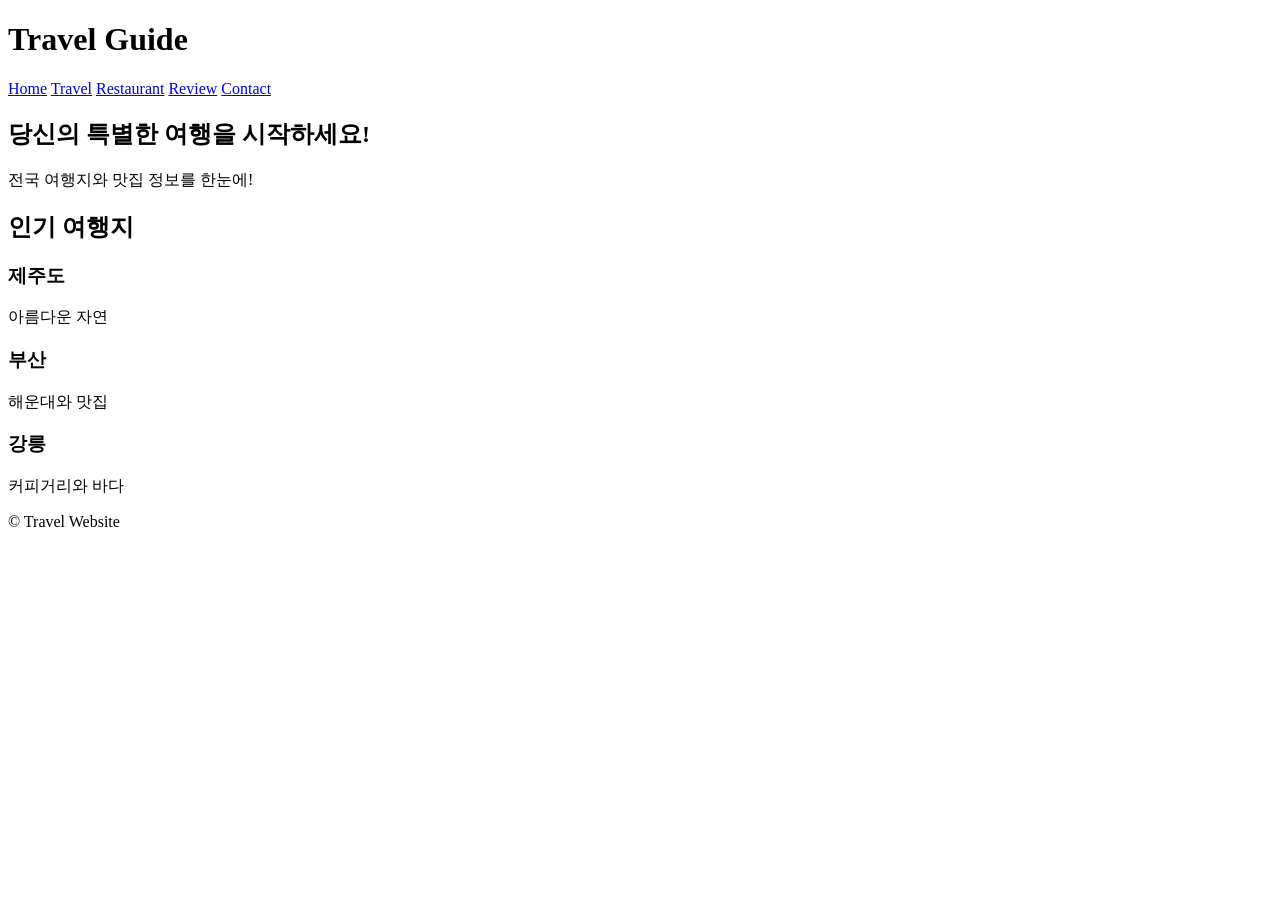
==== index.html @ 02f81251 "Add files via upload" ====
<!DOCTYPE html>
<html lang="ko">
<head>
<meta charset="UTF-8">
<meta name="viewport" content="width=device-width, initial-scale=1">
<title>Travel Guide</title>
<link rel="stylesheet" href="css/style.css">
</head>
<body>
<header>
<h1>Travel Guide</h1>
<nav>
<a href="index.html">Home</a>
<a href="travel.html">Travel</a>
<a href="restaurant.html">Restaurant</a>
<a href="review.html">Review</a>
<a href="contact.html">Contact</a>
</nav>
</header>

<section class="hero">
<h2>당신의 특별한 여행을 시작하세요!</h2>
<p>전국 여행지와 맛집 정보를 한눈에!</p>
</section>

<section>
<h2>인기 여행지</h2>
<div class="cards">
<div class="card"><h3>제주도</h3><p>아름다운 자연</p></div>
<div class="card"><h3>부산</h3><p>해운대와 맛집</p></div>
<div class="card"><h3>강릉</h3><p>커피거리와 바다</p></div>
</div>
</section>

<footer>© Travel Website</footer>
<script src="js/script.js"></script>
</body>
</html>
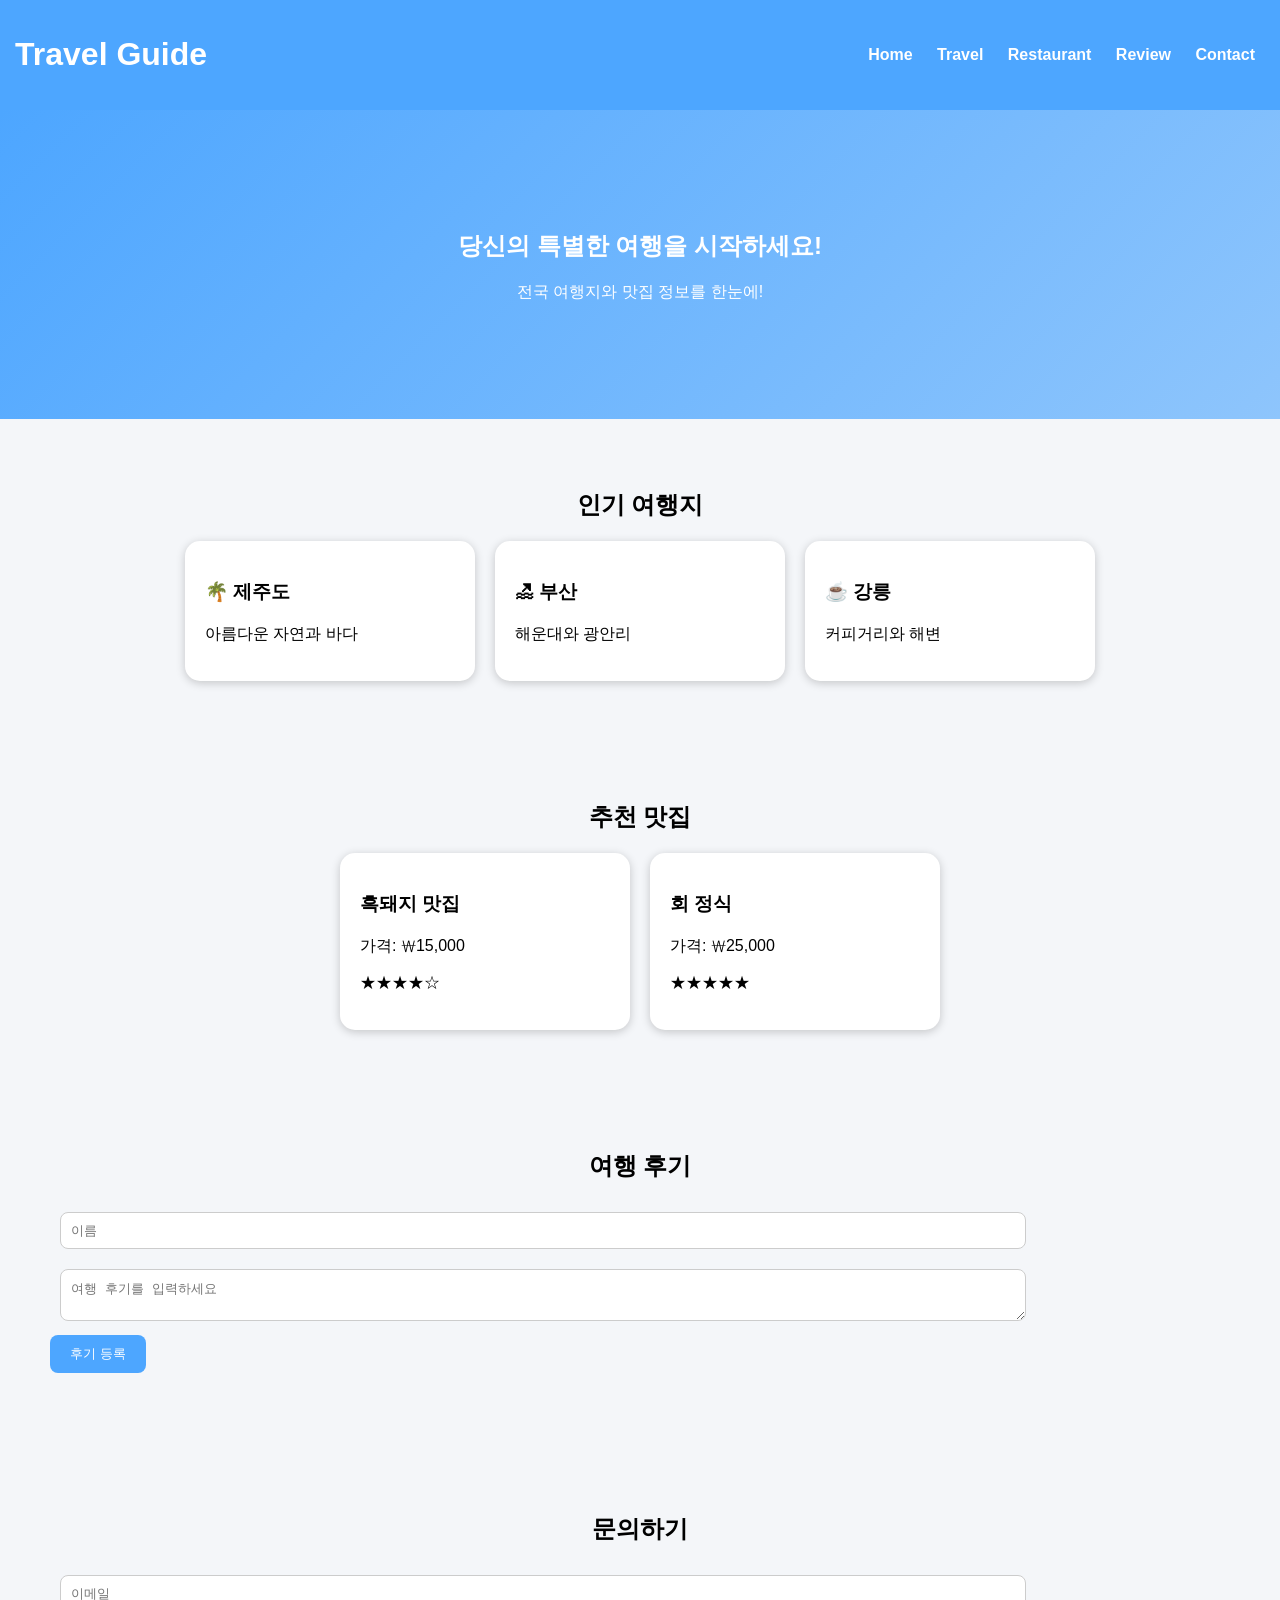
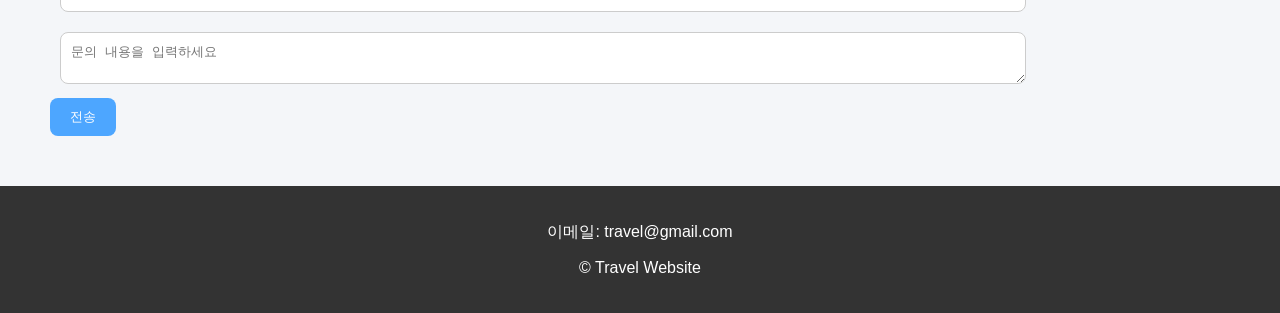
==== commit 14f75d3a: "Add files via upload" ====
--- a/index.html
+++ b/index.html
@@ -1,38 +1,110 @@
+
 <!DOCTYPE html>
 <html lang="ko">
 <head>
 <meta charset="UTF-8">
 <meta name="viewport" content="width=device-width, initial-scale=1">
-<title>Travel Guide</title>
-<link rel="stylesheet" href="css/style.css">
+<title>여행 추천 웹사이트</title>
+<style>
+body{margin:0;font-family:Arial;background:#f4f6f9}
+header{position:sticky;top:0;background:#4da6ff;color:white;padding:15px;display:flex;justify-content:space-between;align-items:center}
+nav a{color:white;text-decoration:none;margin:10px;font-weight:bold}
+section{padding:50px}
+.hero{background:linear-gradient(135deg,#4da6ff,#8ec5fc);color:white;text-align:center;padding:100px}
+.cards{display:flex;flex-wrap:wrap;gap:20px;justify-content:center}
+.card{background:white;width:250px;padding:20px;border-radius:15px;box-shadow:0 2px 10px rgba(0,0,0,0.2)}
+h2{text-align:center}
+input,textarea{width:80%;padding:10px;margin:10px;border-radius:8px;border:1px solid #ccc}
+button{padding:10px 20px;border:none;border-radius:8px;background:#4da6ff;color:white;cursor:pointer}
+footer{text-align:center;background:#333;color:white;padding:20px}
+#reviews{margin-top:20px}
+.reviewBox{background:white;padding:15px;margin:10px auto;border-radius:10px;width:70%}
+</style>
 </head>
+
 <body>
+
 <header>
 <h1>Travel Guide</h1>
 <nav>
-<a href="index.html">Home</a>
-<a href="travel.html">Travel</a>
-<a href="restaurant.html">Restaurant</a>
-<a href="review.html">Review</a>
-<a href="contact.html">Contact</a>
+<a href="#home">Home</a>
+<a href="#travel">Travel</a>
+<a href="#restaurant">Restaurant</a>
+<a href="#review">Review</a>
+<a href="#contact">Contact</a>
 </nav>
 </header>
 
-<section class="hero">
-<h2>당신의 특별한 여행을 시작하세요!</h2>
+<section class="hero" id="home">
+<h1>당신의 특별한 여행을 시작하세요!</h1>
 <p>전국 여행지와 맛집 정보를 한눈에!</p>
 </section>
 
-<section>
+<section id="travel">
 <h2>인기 여행지</h2>
 <div class="cards">
-<div class="card"><h3>제주도</h3><p>아름다운 자연</p></div>
-<div class="card"><h3>부산</h3><p>해운대와 맛집</p></div>
-<div class="card"><h3>강릉</h3><p>커피거리와 바다</p></div>
+<div class="card"><h3>🌴 제주도</h3><p>아름다운 자연과 바다</p></div>
+<div class="card"><h3>🏖 부산</h3><p>해운대와 광안리</p></div>
+<div class="card"><h3>☕ 강릉</h3><p>커피거리와 해변</p></div>
 </div>
 </section>
 
-<footer>© Travel Website</footer>
-<script src="js/script.js"></script>
+<section id="restaurant">
+<h2>추천 맛집</h2>
+<div class="cards">
+<div class="card"><h3>흑돼지 맛집</h3><p>가격: ₩15,000</p><p>★★★★☆</p></div>
+<div class="card"><h3>회 정식</h3><p>가격: ₩25,000</p><p>★★★★★</p></div>
+</div>
+</section>
+
+<section id="review">
+<h2>여행 후기</h2>
+<input id="name" placeholder="이름"><br>
+<textarea id="text" placeholder="여행 후기를 입력하세요"></textarea><br>
+<button onclick="saveReview()">후기 등록</button>
+
+<div id="reviews"></div>
+</section>
+
+<section id="contact">
+<h2>문의하기</h2>
+<input placeholder="이메일"><br>
+<textarea placeholder="문의 내용을 입력하세요"></textarea><br>
+<button>전송</button>
+</section>
+
+<footer>
+<p>이메일: travel@gmail.com</p>
+<p>© Travel Website</p>
+</footer>
+
+<script>
+function saveReview(){
+let n=document.getElementById("name").value;
+let t=document.getElementById("text").value;
+
+if(!n||!t) return;
+
+let reviews=JSON.parse(localStorage.getItem("reviews"))||[];
+reviews.push({name:n,text:t});
+
+localStorage.setItem("reviews",JSON.stringify(reviews));
+displayReviews();
+}
+
+function displayReviews(){
+let reviews=JSON.parse(localStorage.getItem("reviews"))||[];
+let area=document.getElementById("reviews");
+
+area.innerHTML="";
+
+reviews.forEach(r=>{
+area.innerHTML += `<div class='reviewBox'><b>${r.name}</b><p>${r.text}</p></div>`
+})
+}
+
+displayReviews();
+</script>
+
 </body>
-</html>+</html>
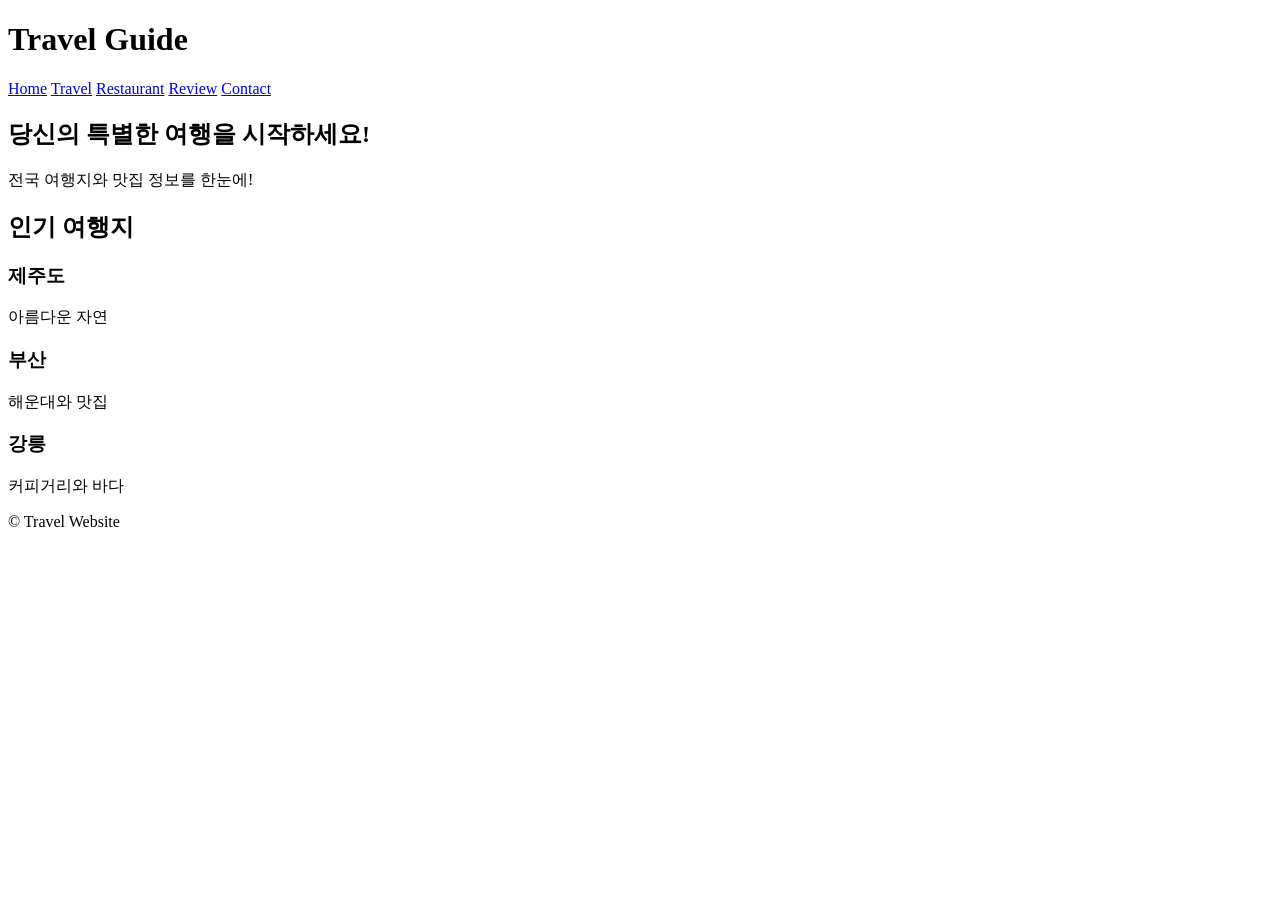
==== commit 91855b6a: "Add files via upload" ====
--- a/index.html
+++ b/index.html
@@ -1,110 +1,38 @@
-
 <!DOCTYPE html>
 <html lang="ko">
 <head>
 <meta charset="UTF-8">
 <meta name="viewport" content="width=device-width, initial-scale=1">
-<title>여행 추천 웹사이트</title>
-<style>
-body{margin:0;font-family:Arial;background:#f4f6f9}
-header{position:sticky;top:0;background:#4da6ff;color:white;padding:15px;display:flex;justify-content:space-between;align-items:center}
-nav a{color:white;text-decoration:none;margin:10px;font-weight:bold}
-section{padding:50px}
-.hero{background:linear-gradient(135deg,#4da6ff,#8ec5fc);color:white;text-align:center;padding:100px}
-.cards{display:flex;flex-wrap:wrap;gap:20px;justify-content:center}
-.card{background:white;width:250px;padding:20px;border-radius:15px;box-shadow:0 2px 10px rgba(0,0,0,0.2)}
-h2{text-align:center}
-input,textarea{width:80%;padding:10px;margin:10px;border-radius:8px;border:1px solid #ccc}
-button{padding:10px 20px;border:none;border-radius:8px;background:#4da6ff;color:white;cursor:pointer}
-footer{text-align:center;background:#333;color:white;padding:20px}
-#reviews{margin-top:20px}
-.reviewBox{background:white;padding:15px;margin:10px auto;border-radius:10px;width:70%}
-</style>
+<title>Travel Guide</title>
+<link rel="stylesheet" href="css/style.css">
 </head>
-
 <body>
-
 <header>
 <h1>Travel Guide</h1>
 <nav>
-<a href="#home">Home</a>
-<a href="#travel">Travel</a>
-<a href="#restaurant">Restaurant</a>
-<a href="#review">Review</a>
-<a href="#contact">Contact</a>
+<a href="index.html">Home</a>
+<a href="travel.html">Travel</a>
+<a href="restaurant.html">Restaurant</a>
+<a href="review.html">Review</a>
+<a href="contact.html">Contact</a>
 </nav>
 </header>
 
-<section class="hero" id="home">
-<h1>당신의 특별한 여행을 시작하세요!</h1>
+<section class="hero">
+<h2>당신의 특별한 여행을 시작하세요!</h2>
 <p>전국 여행지와 맛집 정보를 한눈에!</p>
 </section>
 
-<section id="travel">
+<section>
 <h2>인기 여행지</h2>
 <div class="cards">
-<div class="card"><h3>🌴 제주도</h3><p>아름다운 자연과 바다</p></div>
-<div class="card"><h3>🏖 부산</h3><p>해운대와 광안리</p></div>
-<div class="card"><h3>☕ 강릉</h3><p>커피거리와 해변</p></div>
+<div class="card"><h3>제주도</h3><p>아름다운 자연</p></div>
+<div class="card"><h3>부산</h3><p>해운대와 맛집</p></div>
+<div class="card"><h3>강릉</h3><p>커피거리와 바다</p></div>
 </div>
 </section>
 
-<section id="restaurant">
-<h2>추천 맛집</h2>
-<div class="cards">
-<div class="card"><h3>흑돼지 맛집</h3><p>가격: ₩15,000</p><p>★★★★☆</p></div>
-<div class="card"><h3>회 정식</h3><p>가격: ₩25,000</p><p>★★★★★</p></div>
-</div>
-</section>
-
-<section id="review">
-<h2>여행 후기</h2>
-<input id="name" placeholder="이름"><br>
-<textarea id="text" placeholder="여행 후기를 입력하세요"></textarea><br>
-<button onclick="saveReview()">후기 등록</button>
-
-<div id="reviews"></div>
-</section>
-
-<section id="contact">
-<h2>문의하기</h2>
-<input placeholder="이메일"><br>
-<textarea placeholder="문의 내용을 입력하세요"></textarea><br>
-<button>전송</button>
-</section>
-
-<footer>
-<p>이메일: travel@gmail.com</p>
-<p>© Travel Website</p>
-</footer>
-
-<script>
-function saveReview(){
-let n=document.getElementById("name").value;
-let t=document.getElementById("text").value;
-
-if(!n||!t) return;
-
-let reviews=JSON.parse(localStorage.getItem("reviews"))||[];
-reviews.push({name:n,text:t});
-
-localStorage.setItem("reviews",JSON.stringify(reviews));
-displayReviews();
-}
-
-function displayReviews(){
-let reviews=JSON.parse(localStorage.getItem("reviews"))||[];
-let area=document.getElementById("reviews");
-
-area.innerHTML="";
-
-reviews.forEach(r=>{
-area.innerHTML += `<div class='reviewBox'><b>${r.name}</b><p>${r.text}</p></div>`
-})
-}
-
-displayReviews();
-</script>
-
+<footer>© Travel Website</footer>
+<script src="js/script.js"></script>
 </body>
-</html>
+</html>
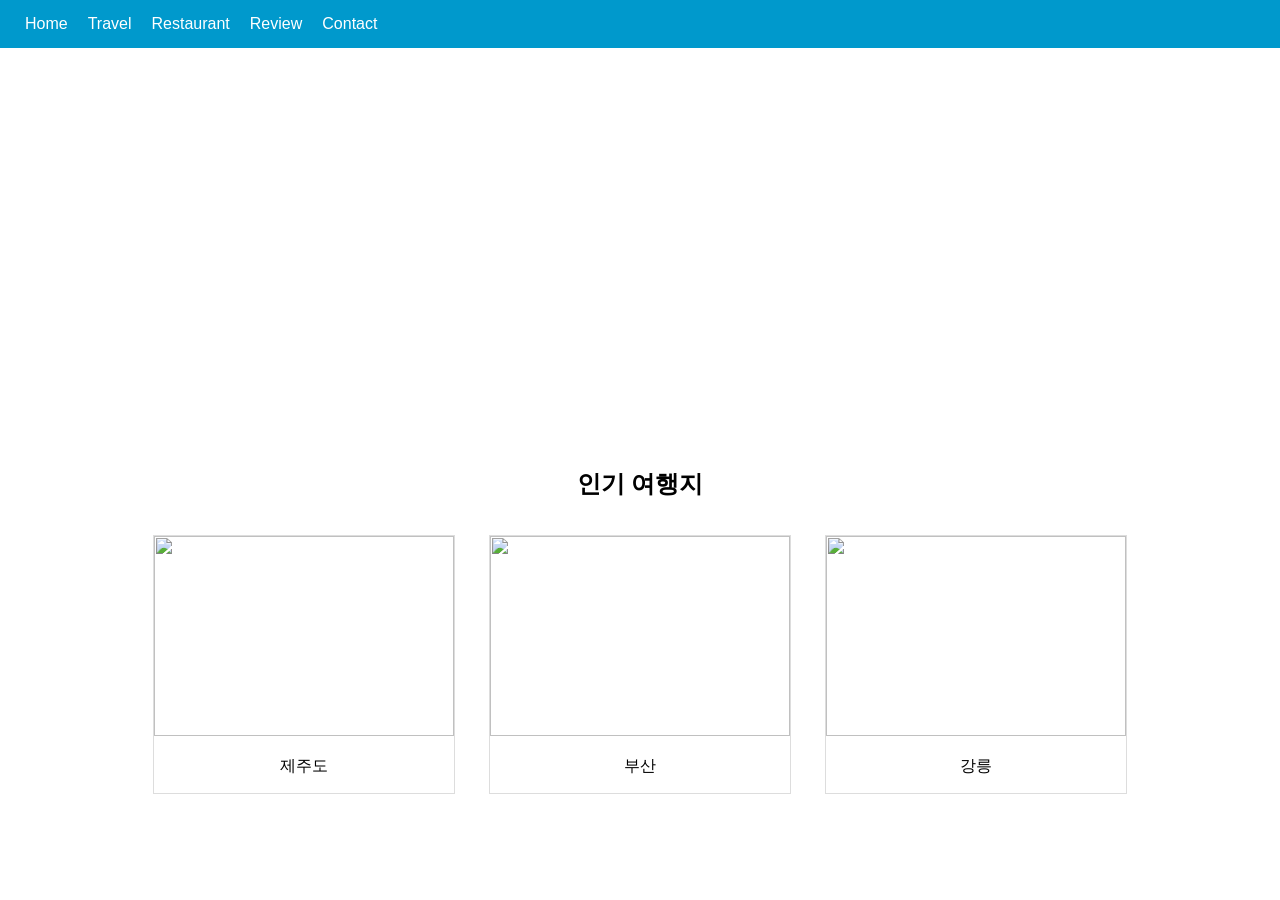
==== commit 73e0bd24: "Add files via upload" ====
--- a/index.html
+++ b/index.html
@@ -1,38 +1,14 @@
 <!DOCTYPE html>
-<html lang="ko">
-<head>
-<meta charset="UTF-8">
-<meta name="viewport" content="width=device-width, initial-scale=1">
-<title>Travel Guide</title>
-<link rel="stylesheet" href="css/style.css">
-</head>
-<body>
-<header>
-<h1>Travel Guide</h1>
-<nav>
-<a href="index.html">Home</a>
-<a href="travel.html">Travel</a>
-<a href="restaurant.html">Restaurant</a>
-<a href="review.html">Review</a>
-<a href="contact.html">Contact</a>
-</nav>
-</header>
-
-<section class="hero">
-<h2>당신의 특별한 여행을 시작하세요!</h2>
-<p>전국 여행지와 맛집 정보를 한눈에!</p>
-</section>
-
-<section>
-<h2>인기 여행지</h2>
-<div class="cards">
-<div class="card"><h3>제주도</h3><p>아름다운 자연</p></div>
-<div class="card"><h3>부산</h3><p>해운대와 맛집</p></div>
-<div class="card"><h3>강릉</h3><p>커피거리와 바다</p></div>
-</div>
-</section>
-
-<footer>© Travel Website</footer>
-<script src="js/script.js"></script>
-</body>
-</html>+<html lang="ko"><head><meta charset="UTF-8"><title>Travel Guide</title>
+<style>
+body{font-family:Arial;margin:0}header{background:#0099cc;padding:15px}
+header a{color:white;text-decoration:none;margin:10px}.hero{height:400px;background:url('https://images.unsplash.com/photo-1507525428034-b723cf961d3e') center/cover;display:flex;justify-content:center;align-items:center;color:white;font-size:40px;font-weight:bold}
+.card{display:inline-block;width:300px;margin:15px;border:1px solid #ddd}.card img{width:100%;height:200px}
+</style></head><body>
+<header><a href="index.html">Home</a><a href="travel.html">Travel</a><a href="restaurant.html">Restaurant</a><a href="review.html">Review</a><a href="contact.html">Contact</a></header>
+<div class="hero">당신의 특별한 여행을 시작하세요!</div>
+<center><h2>인기 여행지</h2>
+<div class="card"><img src="https://images.unsplash.com/photo-1540202404-a2f29016b523"><p>제주도</p></div>
+<div class="card"><img src="https://images.unsplash.com/photo-1538485399081-7c897f5f1f36"><p>부산</p></div>
+<div class="card"><img src="https://images.unsplash.com/photo-1506744038136-46273834b3fb"><p>강릉</p></div></center>
+</body></html>
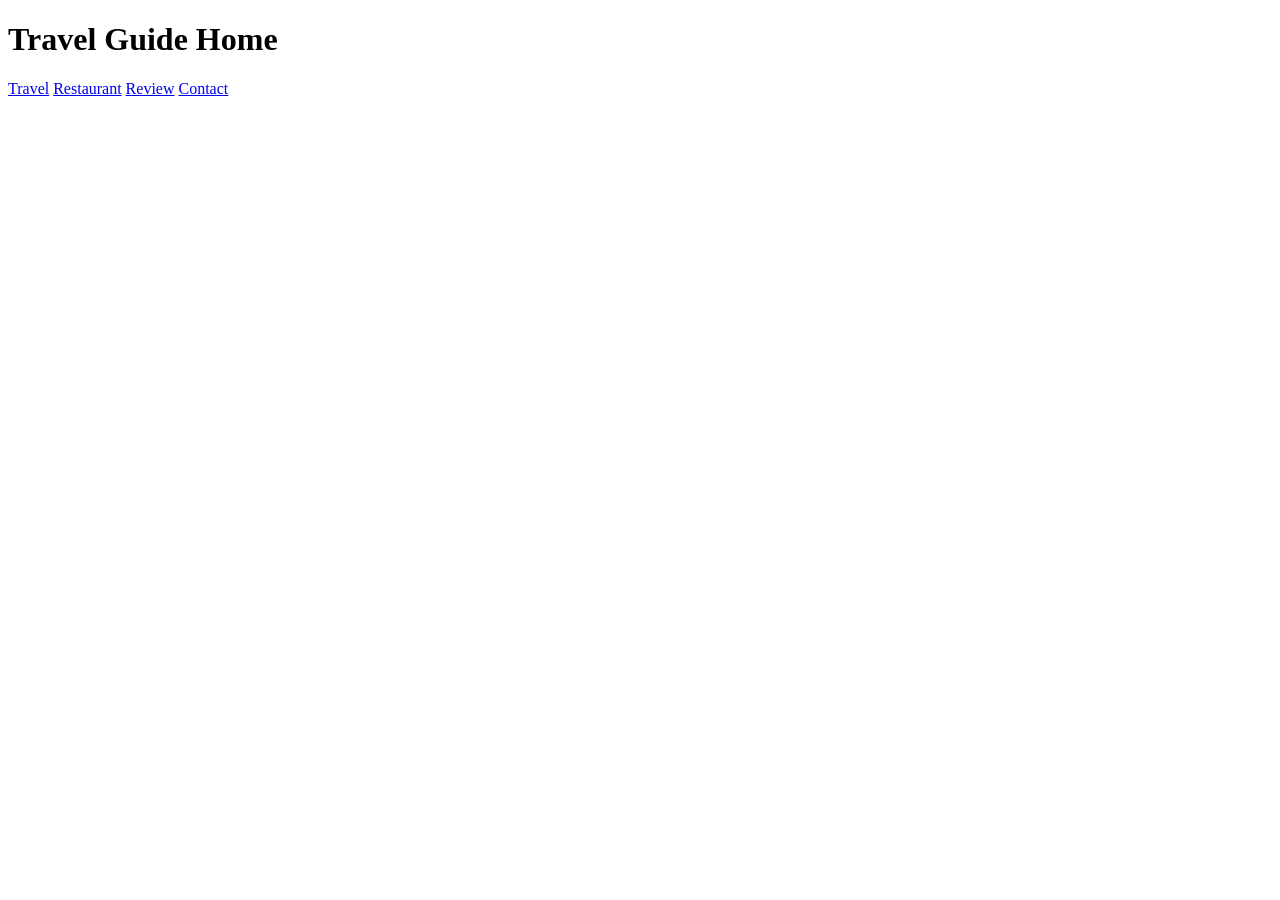
==== commit 9f63af68: "Add files via upload" ====
--- a/index.html
+++ b/index.html
@@ -1,14 +1 @@
-<!DOCTYPE html>
-<html lang="ko"><head><meta charset="UTF-8"><title>Travel Guide</title>
-<style>
-body{font-family:Arial;margin:0}header{background:#0099cc;padding:15px}
-header a{color:white;text-decoration:none;margin:10px}.hero{height:400px;background:url('https://images.unsplash.com/photo-1507525428034-b723cf961d3e') center/cover;display:flex;justify-content:center;align-items:center;color:white;font-size:40px;font-weight:bold}
-.card{display:inline-block;width:300px;margin:15px;border:1px solid #ddd}.card img{width:100%;height:200px}
-</style></head><body>
-<header><a href="index.html">Home</a><a href="travel.html">Travel</a><a href="restaurant.html">Restaurant</a><a href="review.html">Review</a><a href="contact.html">Contact</a></header>
-<div class="hero">당신의 특별한 여행을 시작하세요!</div>
-<center><h2>인기 여행지</h2>
-<div class="card"><img src="https://images.unsplash.com/photo-1540202404-a2f29016b523"><p>제주도</p></div>
-<div class="card"><img src="https://images.unsplash.com/photo-1538485399081-7c897f5f1f36"><p>부산</p></div>
-<div class="card"><img src="https://images.unsplash.com/photo-1506744038136-46273834b3fb"><p>강릉</p></div></center>
-</body></html>+<!DOCTYPE html><html><head><meta charset='UTF-8'><title>Home</title><link rel='stylesheet' href='css/style.css'></head><body><h1>Travel Guide Home</h1><a href='travel.html'>Travel</a> <a href='restaurant.html'>Restaurant</a> <a href='review.html'>Review</a> <a href='contact.html'>Contact</a></body></html>
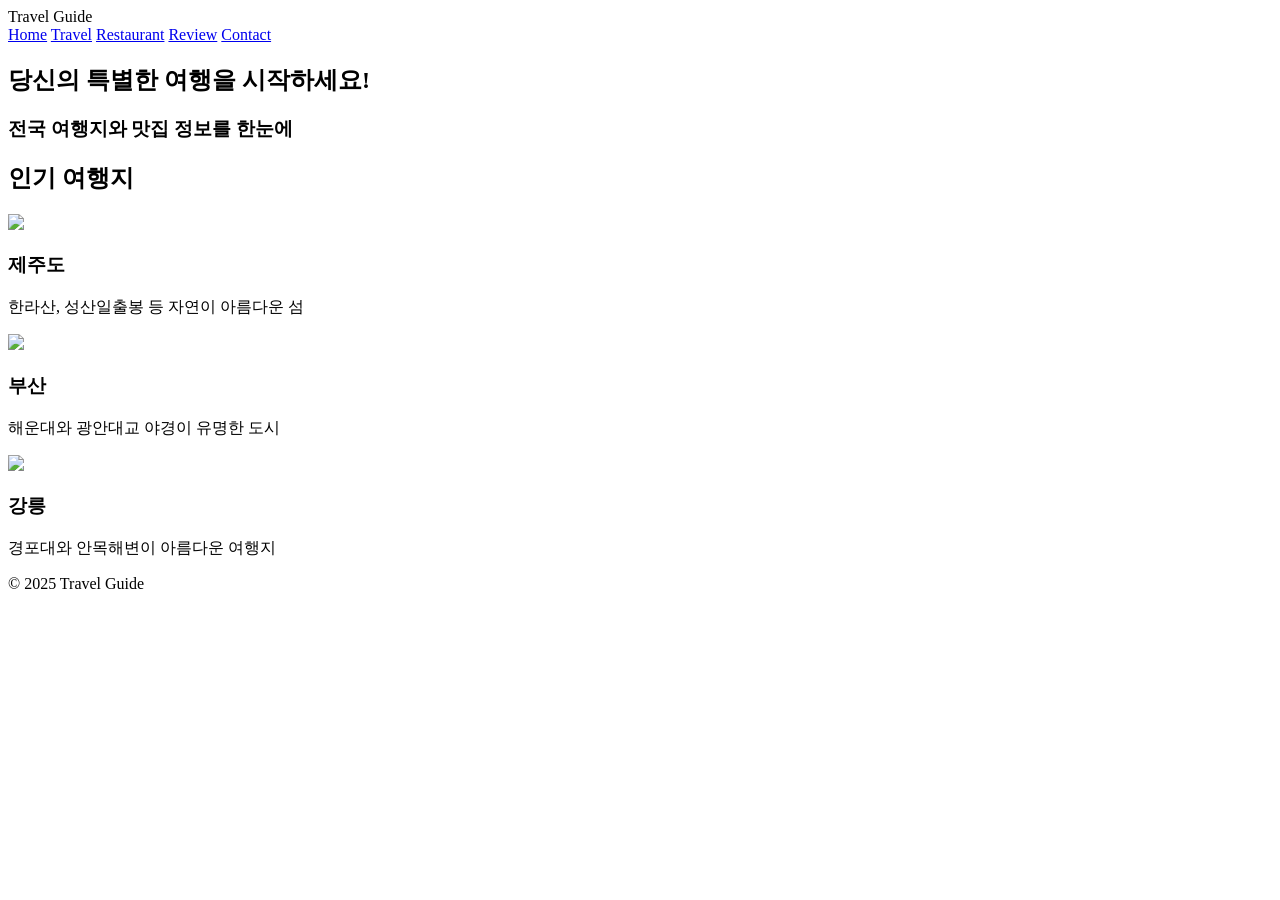
==== commit 555a4c12: "Revamp index.html for Travel Guide layout" ====
--- a/index.html
+++ b/index.html
@@ -1 +1,71 @@
-<!DOCTYPE html><html><head><meta charset='UTF-8'><title>Home</title><link rel='stylesheet' href='css/style.css'></head><body><h1>Travel Guide Home</h1><a href='travel.html'>Travel</a> <a href='restaurant.html'>Restaurant</a> <a href='review.html'>Review</a> <a href='contact.html'>Contact</a></body></html>+<!DOCTYPE html>
+<html lang="ko">
+<head>
+<meta charset="UTF-8">
+<title>Travel Guide</title>
+<link rel="stylesheet" href="css/style.css">
+</head>
+
+<body>
+
+<header>
+<nav>
+<div class="logo">Travel Guide</div>
+
+<div class="menu">
+<a href="index.html">Home</a>
+<a href="travel.html">Travel</a>
+<a href="restaurant.html">Restaurant</a>
+<a href="review.html">Review</a>
+<a href="contact.html">Contact</a>
+</div>
+</nav>
+</header>
+
+<section class="hero">
+<div class="hero-text">
+<h1>당신의 특별한 여행을 시작하세요!</h1>
+<h3>전국 여행지와 맛집 정보를 한눈에</h3>
+</div>
+</section>
+
+<div class="container">
+
+<h2 class="section-title">인기 여행지</h2>
+
+<div class="cards">
+
+<div class="card">
+<img src="images/jeju.jpg">
+<div class="card-content">
+<h3>제주도</h3>
+<p>한라산, 성산일출봉 등 자연이 아름다운 섬</p>
+</div>
+</div>
+
+<div class="card">
+<img src="images/busan.jpg">
+<div class="card-content">
+<h3>부산</h3>
+<p>해운대와 광안대교 야경이 유명한 도시</p>
+</div>
+</div>
+
+<div class="card">
+<img src="images/gangneung.jpg">
+<div class="card-content">
+<h3>강릉</h3>
+<p>경포대와 안목해변이 아름다운 여행지</p>
+</div>
+</div>
+
+</div>
+
+</div>
+
+<footer>
+© 2025 Travel Guide
+</footer>
+
+</body>
+</html>
